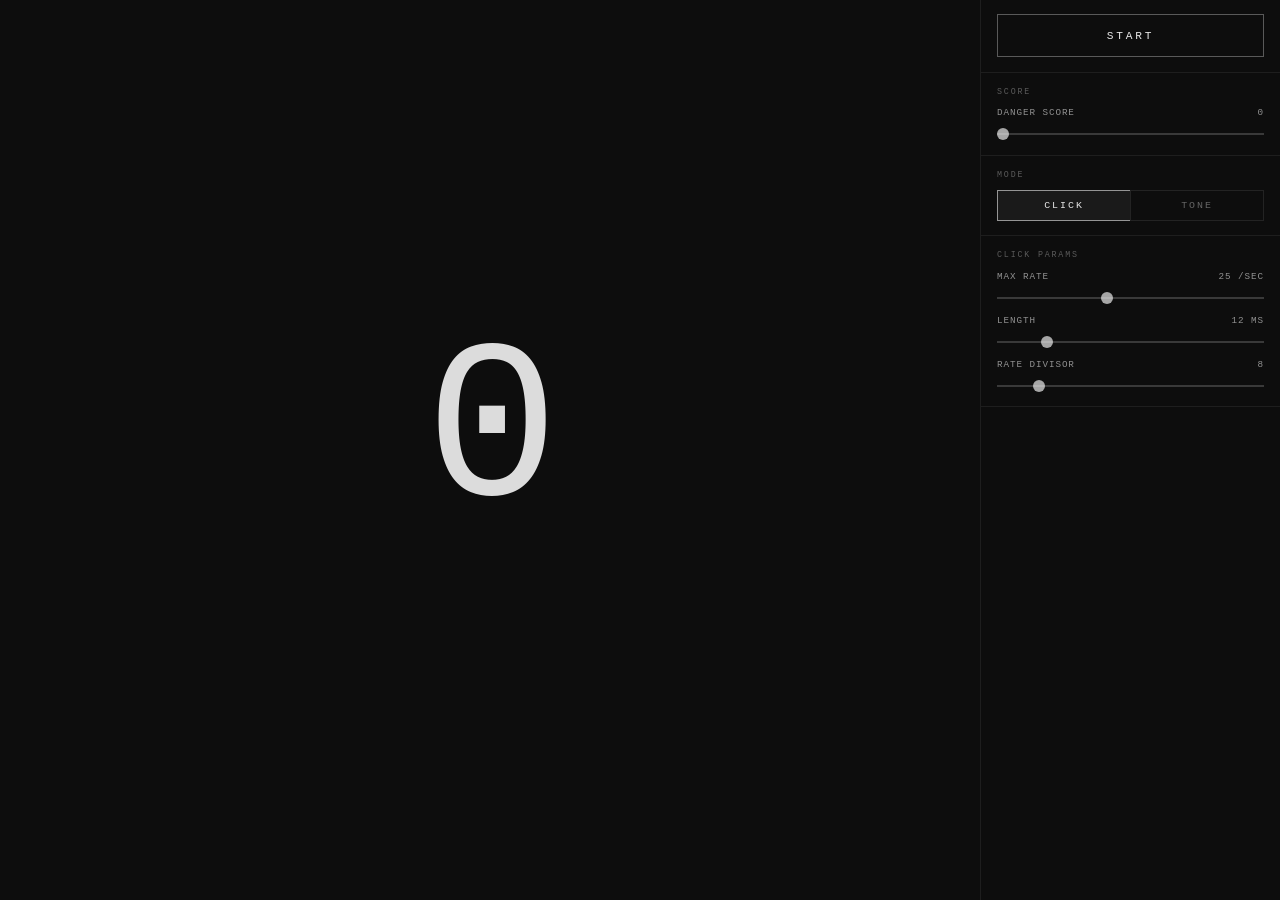
==== public/sound.html @ 04cbed71 "feat: add sound lab page (sound.html) Interactive audio preview page. Drag the score slider 0–999 an" ====
<!DOCTYPE html>
<html lang="en">
<head>
  <meta charset="UTF-8">
  <meta name="viewport" content="width=device-width, initial-scale=1.0">
  <title>Sidewalk Zero — Sound Lab</title>
  <style>
    *, *::before, *::after { box-sizing: border-box; margin: 0; padding: 0; }

    html, body {
      height: 100%;
      overflow: hidden;
      background: #0d0d0d;
      color: #e8e8e8;
      font-family: 'Courier New', Courier, monospace;
    }

    #app {
      display: flex;
      height: 100vh;
    }

    /* Score display — left column, mirrors main app */
    #display {
      flex: 1;
      min-width: 0;
      display: flex;
      flex-direction: column;
      align-items: center;
      justify-content: center;
      transition: background-color 0.3s ease;
    }

    #score-num {
      font-size: clamp(5rem, 22vw, 14rem);
      font-variant-numeric: tabular-nums;
      letter-spacing: -0.02em;
      line-height: 1;
      opacity: 0.95;
    }

    #rate-readout {
      font-size: 0.65rem;
      letter-spacing: 0.15em;
      opacity: 0.45;
      margin-top: 1.2rem;
      text-transform: uppercase;
      min-height: 1em;
    }

    /* Right panel */
    #panel {
      width: 300px;
      min-width: 300px;
      display: flex;
      flex-direction: column;
      overflow-y: auto;
      background: #0d0d0d;
      border-left: 1px solid #1e1e1e;
    }

    .section {
      padding: 0.9rem 1rem;
      border-bottom: 1px solid #1e1e1e;
    }

    .section-title {
      font-size: 0.52rem;
      letter-spacing: 0.22em;
      opacity: 0.35;
      text-transform: uppercase;
      margin-bottom: 0.7rem;
    }

    .param-row {
      margin-bottom: 0.7rem;
    }

    .param-row:last-child { margin-bottom: 0; }

    .param-row label {
      display: flex;
      justify-content: space-between;
      font-size: 0.58rem;
      letter-spacing: 0.1em;
      opacity: 0.6;
      margin-bottom: 0.25rem;
      text-transform: uppercase;
    }

    .param-row label span { opacity: 1; color: #e8e8e8; }

    input[type=range] {
      -webkit-appearance: none;
      appearance: none;
      width: 100%;
      height: 2px;
      background: rgba(232,232,232,0.2);
      outline: none;
      cursor: pointer;
    }

    input[type=range]::-webkit-slider-thumb {
      -webkit-appearance: none;
      appearance: none;
      width: 12px;
      height: 12px;
      border-radius: 50%;
      background: rgba(232,232,232,0.7);
      cursor: pointer;
    }

    input[type=range]::-moz-range-thumb {
      width: 12px;
      height: 12px;
      border-radius: 50%;
      border: none;
      background: rgba(232,232,232,0.7);
      cursor: pointer;
    }

    /* Start / Stop button */
    #start-btn {
      width: 100%;
      background: none;
      border: 1px solid rgba(232,232,232,0.35);
      color: #e8e8e8;
      font-family: inherit;
      font-size: 0.7rem;
      letter-spacing: 0.25em;
      padding: 0.9rem;
      cursor: pointer;
      text-transform: uppercase;
      transition: border-color 0.2s, background 0.2s;
    }

    #start-btn.playing {
      border-color: rgba(232,232,232,0.7);
      background: rgba(232,232,232,0.06);
    }

    /* Mode toggle */
    #mode-toggle {
      display: flex;
      gap: 0;
    }

    .mode-opt {
      flex: 1;
      background: none;
      border: 1px solid rgba(232,232,232,0.25);
      color: #e8e8e8;
      font-family: inherit;
      font-size: 0.62rem;
      letter-spacing: 0.2em;
      padding: 0.55rem;
      cursor: pointer;
      text-transform: uppercase;
      transition: border-color 0.2s, background 0.2s;
      opacity: 0.4;
    }

    .mode-opt:first-child { border-right: none; }

    .mode-opt.active {
      opacity: 1;
      border-color: rgba(232,232,232,0.6);
      background: rgba(232,232,232,0.06);
    }

    /* Param sections hidden when not the active mode */
    #click-params.hidden,
    #tone-params.hidden { display: none; }

    @media (max-width: 600px) {
      #app { flex-direction: column; }
      #display { flex: 1; min-height: 0; }
      #panel { width: 100%; min-width: 0; height: 320px; min-height: 320px;
               border-left: none; border-top: 1px solid #1e1e1e; overflow-y: auto; }
    }
  </style>
</head>
<body>
  <div id="app">

    <div id="display">
      <div id="score-num">0</div>
      <div id="rate-readout"></div>
    </div>

    <div id="panel">

      <div class="section">
        <button id="start-btn">START</button>
      </div>

      <div class="section">
        <div class="section-title">Score</div>
        <div class="param-row">
          <label>Danger Score <span id="val-score">0</span></label>
          <input id="sl-score" type="range" min="0" max="999" step="1" value="0">
        </div>
      </div>

      <div class="section">
        <div class="section-title">Mode</div>
        <div id="mode-toggle">
          <button class="mode-opt active" data-mode="click">CLICK</button>
          <button class="mode-opt"        data-mode="tone">TONE</button>
        </div>
      </div>

      <div class="section" id="click-params">
        <div class="section-title">Click Params</div>
        <div class="param-row">
          <label>Max Rate <span id="val-maxrate">25 /sec</span></label>
          <input id="sl-maxrate" type="range" min="1" max="60" step="1" value="25">
        </div>
        <div class="param-row">
          <label>Length <span id="val-clicklen">12 ms</span></label>
          <input id="sl-clicklen" type="range" min="2" max="60" step="1" value="12">
        </div>
        <div class="param-row">
          <label>Rate Divisor <span id="val-ratediv">8</span></label>
          <input id="sl-ratediv" type="range" min="1" max="50" step="1" value="8">
        </div>
      </div>

      <div class="section hidden" id="tone-params">
        <div class="section-title">Tone Params</div>
        <div class="param-row">
          <label>Min Freq <span id="val-minfreq">80 Hz</span></label>
          <input id="sl-minfreq" type="range" min="20" max="500" step="1" value="80">
        </div>
        <div class="param-row">
          <label>Max Freq <span id="val-maxfreq">1000 Hz</span></label>
          <input id="sl-maxfreq" type="range" min="100" max="2000" step="10" value="1000">
        </div>
        <div class="param-row">
          <label>Max Gain <span id="val-maxgain">0.25</span></label>
          <input id="sl-maxgain" type="range" min="0.01" max="1" step="0.01" value="0.25">
        </div>
        <div class="param-row">
          <label>Waveform</label>
          <select id="sel-wave">
            <option value="sawtooth" selected>Sawtooth</option>
            <option value="sine">Sine</option>
            <option value="square">Square</option>
            <option value="triangle">Triangle</option>
          </select>
        </div>
      </div>

    </div>
  </div>
  <script src="sound.js"></script>
</body>
</html>
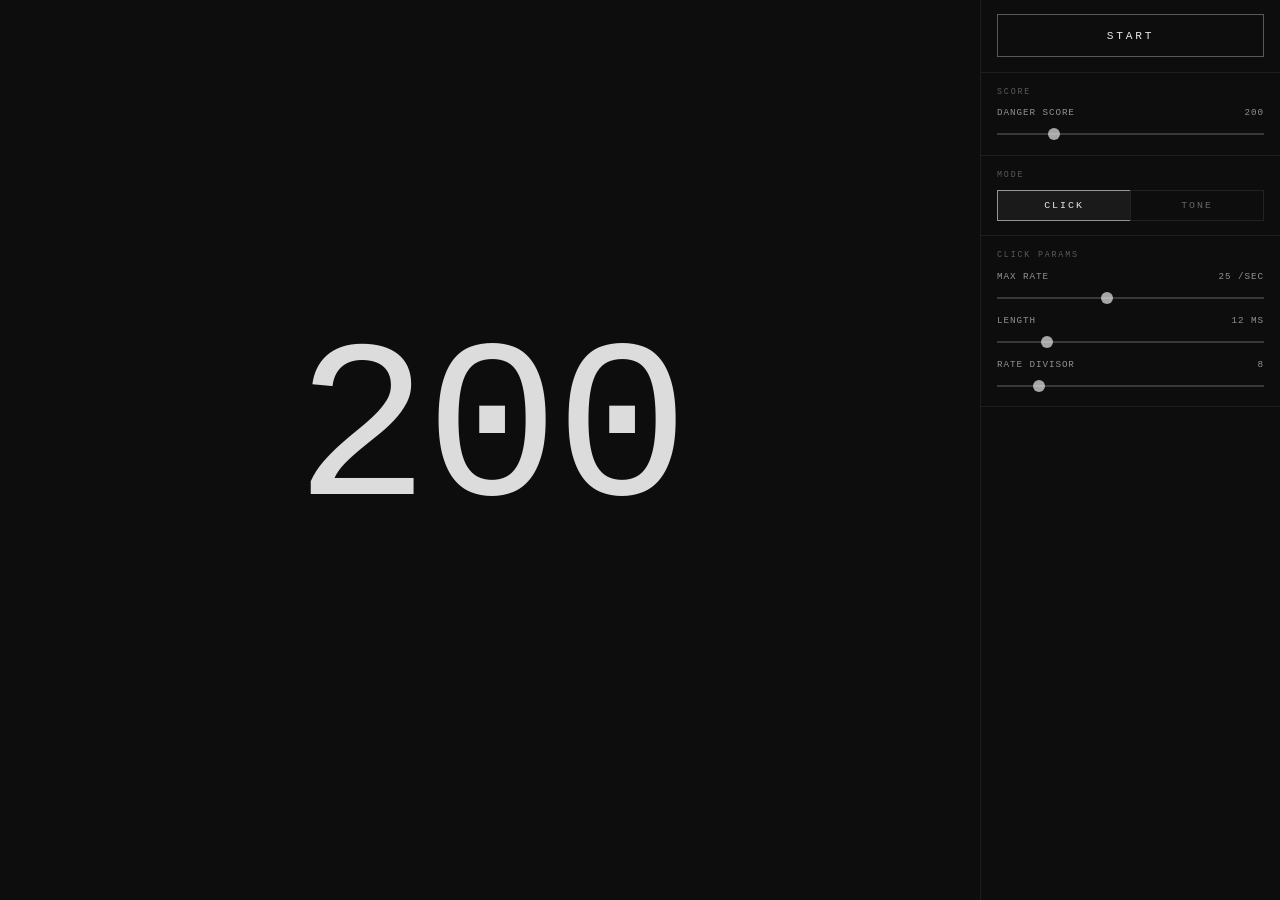
==== commit e2f393af: "fix: sound lab — default score to 200, await AudioContext resume Score of 0 silences both engines (r" ====
--- a/public/sound.html
+++ b/public/sound.html
@@ -197,8 +197,8 @@
       <div class="section">
         <div class="section-title">Score</div>
         <div class="param-row">
-          <label>Danger Score <span id="val-score">0</span></label>
-          <input id="sl-score" type="range" min="0" max="999" step="1" value="0">
+          <label>Danger Score <span id="val-score">200</span></label>
+          <input id="sl-score" type="range" min="0" max="999" step="1" value="200">
         </div>
       </div>
 
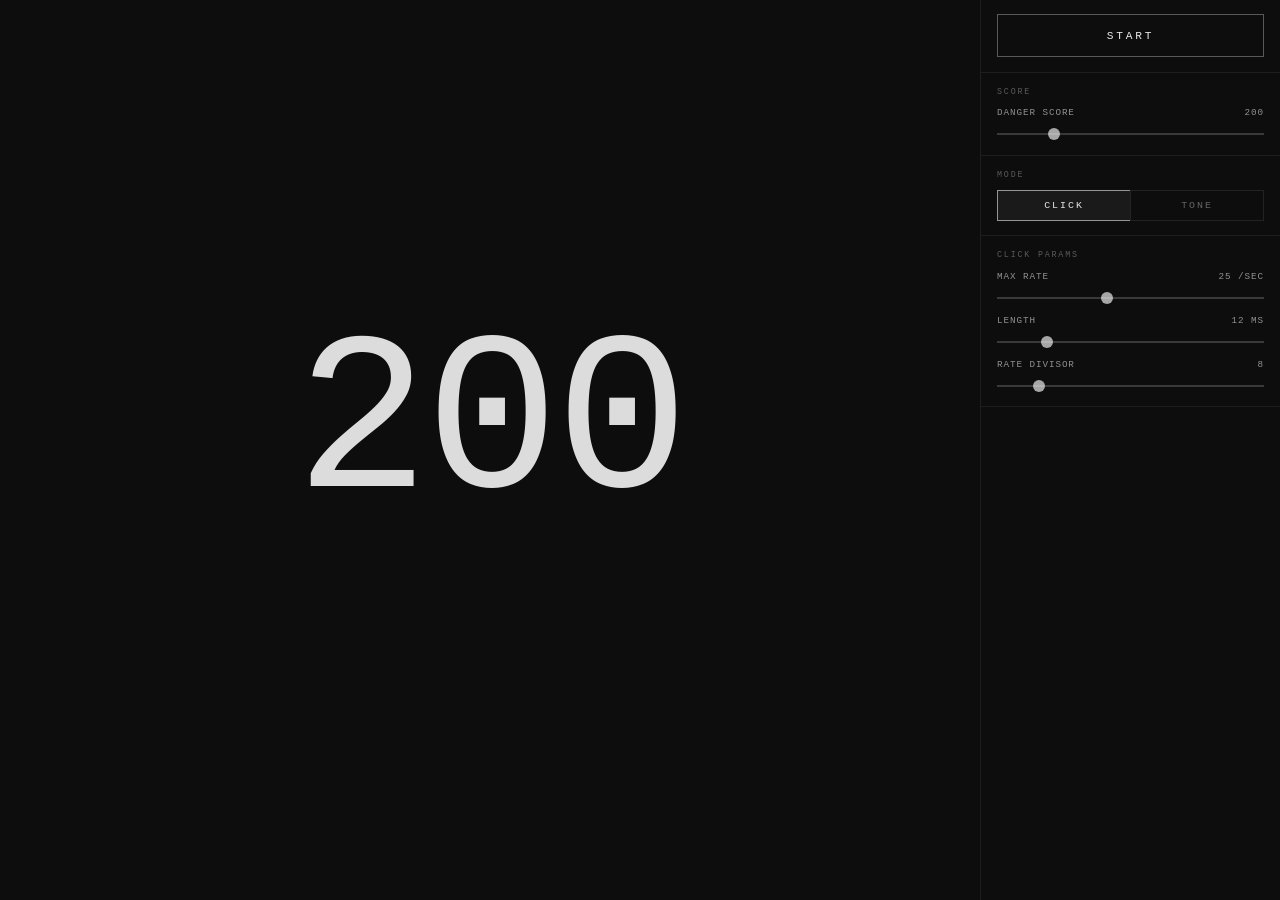
==== commit 511dfbd1: "fix: sound lab cache bust, debug state, immediate click on start - Add ?v=3 to script tag to force f" ====
--- a/public/sound.html
+++ b/public/sound.html
@@ -44,6 +44,15 @@
       letter-spacing: 0.15em;
       opacity: 0.45;
       margin-top: 1.2rem;
+      text-transform: uppercase;
+      min-height: 1em;
+    }
+
+    #ctx-state {
+      font-size: 0.55rem;
+      letter-spacing: 0.12em;
+      opacity: 0.3;
+      margin-top: 0.5rem;
       text-transform: uppercase;
       min-height: 1em;
     }
@@ -184,8 +193,9 @@
   <div id="app">
 
     <div id="display">
-      <div id="score-num">0</div>
+      <div id="score-num">200</div>
       <div id="rate-readout"></div>
+      <div id="ctx-state"></div>
     </div>
 
     <div id="panel">
@@ -253,6 +263,6 @@
 
     </div>
   </div>
-  <script src="sound.js"></script>
+  <script src="sound.js?v=3"></script>
 </body>
 </html>
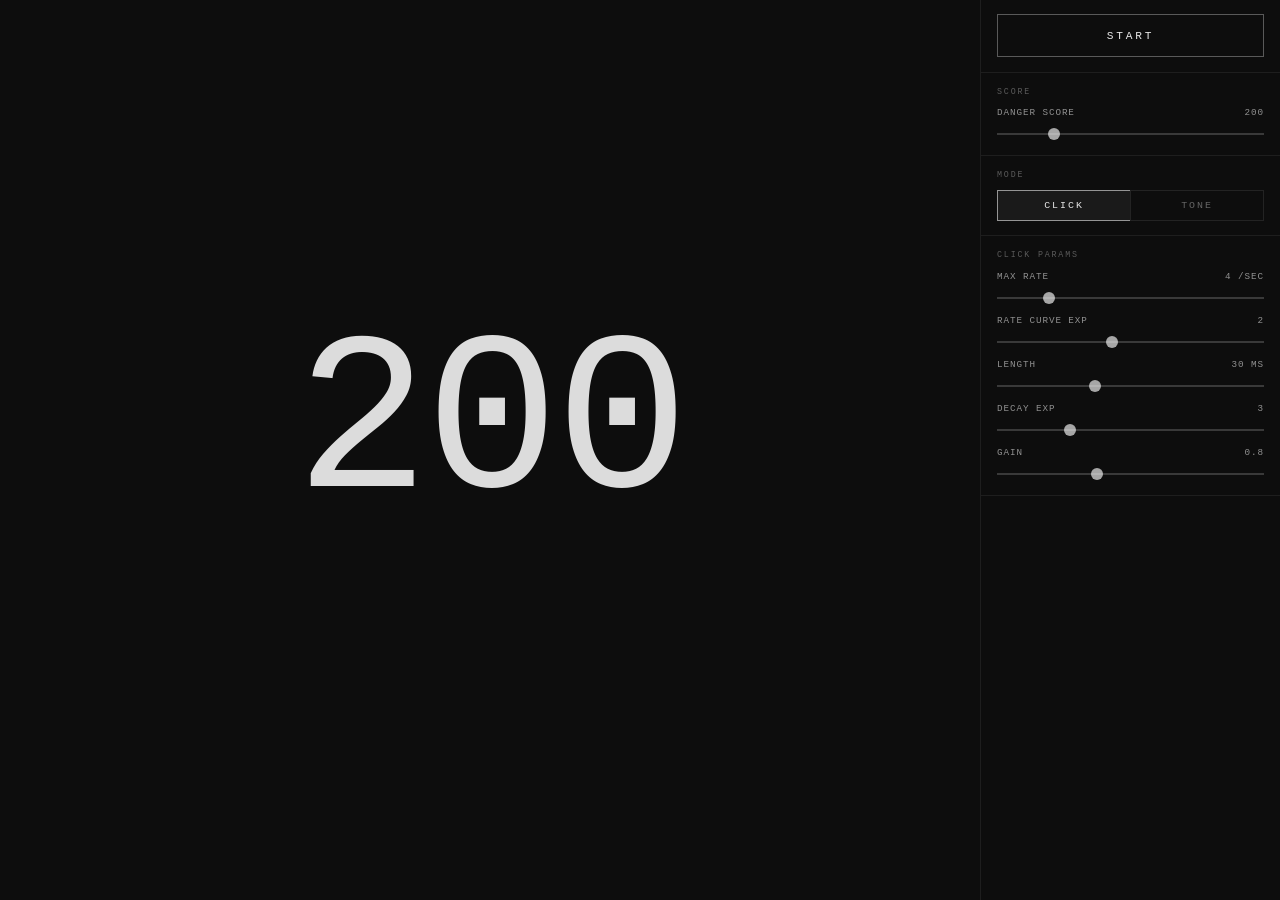
==== commit 27767e14: "feat: sync sound lab with new Poisson engine, add decay/curve sliders - Poisson scheduling + quadrat" ====
--- a/public/sound.html
+++ b/public/sound.html
@@ -223,16 +223,24 @@
       <div class="section" id="click-params">
         <div class="section-title">Click Params</div>
         <div class="param-row">
-          <label>Max Rate <span id="val-maxrate">25 /sec</span></label>
-          <input id="sl-maxrate" type="range" min="1" max="60" step="1" value="25">
-        </div>
-        <div class="param-row">
-          <label>Length <span id="val-clicklen">12 ms</span></label>
-          <input id="sl-clicklen" type="range" min="2" max="60" step="1" value="12">
-        </div>
-        <div class="param-row">
-          <label>Rate Divisor <span id="val-ratediv">8</span></label>
-          <input id="sl-ratediv" type="range" min="1" max="50" step="1" value="8">
+          <label>Max Rate <span id="val-maxrate">4 /sec</span></label>
+          <input id="sl-maxrate" type="range" min="0.5" max="20" step="0.5" value="4">
+        </div>
+        <div class="param-row">
+          <label>Rate Curve Exp <span id="val-rateexp">2</span></label>
+          <input id="sl-rateexp" type="range" min="0.5" max="4" step="0.1" value="2">
+        </div>
+        <div class="param-row">
+          <label>Length <span id="val-clicklen">30 ms</span></label>
+          <input id="sl-clicklen" type="range" min="2" max="80" step="1" value="30">
+        </div>
+        <div class="param-row">
+          <label>Decay Exp <span id="val-decayexp">3</span></label>
+          <input id="sl-decayexp" type="range" min="0.5" max="10" step="0.5" value="3">
+        </div>
+        <div class="param-row">
+          <label>Gain <span id="val-clickgain">0.8</span></label>
+          <input id="sl-clickgain" type="range" min="0.1" max="2" step="0.1" value="0.8">
         </div>
       </div>
 
@@ -263,6 +271,6 @@
 
     </div>
   </div>
-  <script src="sound.js?v=3"></script>
+  <script src="sound.js?v=4"></script>
 </body>
 </html>
